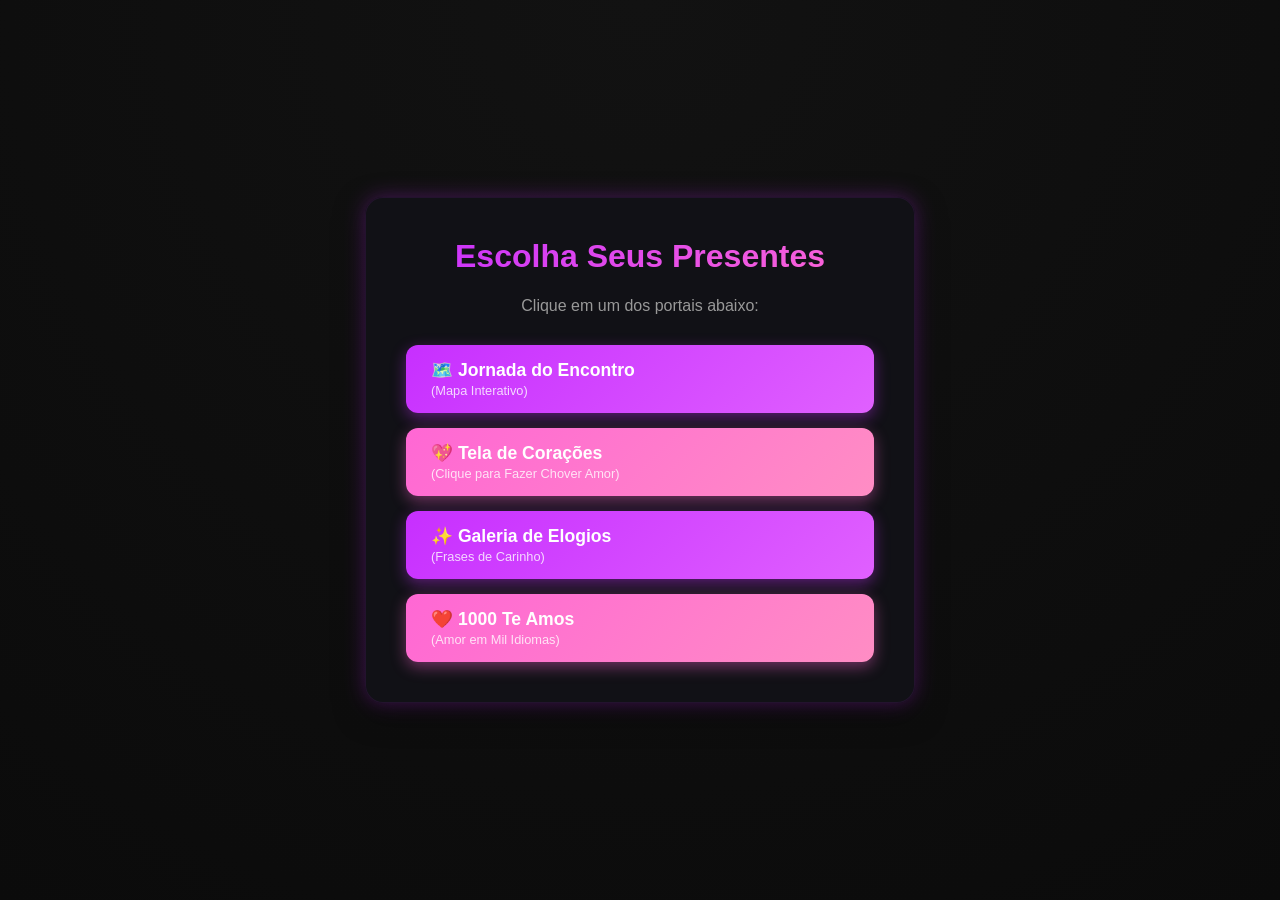
==== index.html @ 2b5cf2e0 "feat: initial commit" ====
<!DOCTYPE html>
<html lang="pt-br">
<head>
  <meta charset="UTF-8">
  <meta name="viewport" content="width=device-width, initial-scale=1.0">
  <title>💕 O Portal do Afeto 💕</title>
  <link rel="stylesheet" href="style.css?v=5"> 
</head>
<body class="bg1">

  <div class="wrap">
    <div class="card">
      <h1>Escolha Seus Presentes</h1>
      <p>Clique em um dos portais abaixo:</p>

      <div class="button-container">
        
        <a href="Encontro/index.html" class="portal-btn violet-btn">
          🗺️ Jornada do Encontro
          <span>(Mapa Interativo)</span>
        </a>

        <a href="Coracoes/index.html" class="portal-btn pink-btn">
          💖 Tela de Corações
          <span>(Clique para Fazer Chover Amor)</span>
        </a>

        <a href="Galeria-de-Elogios/index.html" class="portal-btn violet-btn">
          ✨ Galeria de Elogios
          <span>(Frases de Carinho)</span>
        </a>

        <a href="Mil-te-amos/index.html" class="portal-btn pink-btn">
          ❤️ 1000 Te Amos
          <span>(Amor em Mil Idiomas)</span>
        </a>

      </div>
    </div>
  </div>

</body>
</html>
---- style.css ----
:root{
  --dark-bg: #0b0b0b;
  --card-bg: rgba(18, 18, 24, 0.95); 
  --text-color: #f5f5f5;
  --muted-text: #999;
  --accent-violet: #c72fff; /* Roxo */
  --accent-pink: #ff67d4;   /* Rosa */
  --shadow-color: rgba(199, 47, 255, 0.3);
  --soft-shadow: rgba(0, 0, 0, 0.5);
}

body {
  margin: 0;
  overflow: hidden;
  font-family: 'Poppins', 'Segoe UI', sans-serif;
  color: var(--text-color);
  user-select: none;
  min-height: 100vh;
  transition: background 1.5s ease-in-out;
}

/* --- NOVO FUNDO PADRÃO (BG1) --- */
.bg1 {
  background: radial-gradient(circle at top, #121212 0%, var(--dark-bg) 100%); 
}
/* A classe .bg-master foi removida e o body no HTML agora usa .bg1 */

.wrap {
  min-height: 100vh;
  display: flex;
  align-items: center;
  justify-content: center;
  padding: 1rem;
  box-sizing: border-box;
}

.card {
  position: relative;
  background: var(--card-bg);
  padding: 40px;
  border-radius: 1.125rem;
  text-align: center;
  box-shadow: 0 0 1.25rem var(--shadow-color), 0 0.625rem 1.875rem var(--soft-shadow); 
  border: 1px solid rgba(199, 47, 255, 0.1);
  backdrop-filter: blur(8px);
  width: 90%;
  max-width: 550px;
  box-sizing: border-box;
  
  opacity: 0;
  animation: fadeInCard 0.8s cubic-bezier(0.25, 1, 0.5, 1) forwards;
}

@keyframes fadeInCard {
  from { opacity: 0; transform: translateY(20px); }
  to { opacity: 1; transform: translateY(0); }
}

.card h1 {
  margin-top: 0;
  font-size: 2rem;
  font-weight: 700;
  background: linear-gradient(135deg, var(--accent-violet), var(--accent-pink));
  -webkit-background-clip: text;
  -webkit-text-fill-color: transparent;
  background-clip: text;
  text-fill-color: transparent;
}

.card p {
    color: var(--muted-text);
    margin-bottom: 30px;
}

.button-container {
    display: flex;
    flex-direction: column;
    gap: 15px;
}

.portal-btn {
    display: block;
    padding: 15px 25px;
    border-radius: 12px;
    text-decoration: none;
    font-size: 1.1rem;
    font-weight: 600;
    transition: all 0.3s;
    text-align: left;
    color: white;
    cursor: pointer;
    border: none;
}

.portal-btn span {
    display: block;
    font-size: 0.8rem;
    font-weight: 400;
    margin-top: 2px;
    opacity: 0.8;
}

.pink-btn {
    background: linear-gradient(135deg, var(--accent-pink), #ff8dc4); 
    box-shadow: 0 5px 15px rgba(255, 103, 212, 0.4);
}

.violet-btn {
    background: linear-gradient(135deg, var(--accent-violet), #e060ff); 
    box-shadow: 0 5px 15px rgba(199, 47, 255, 0.4);
}

.portal-btn:hover {
    transform: translateY(-3px);
    opacity: 0.95;
}

@media (max-width: 600px) {
    .card h1 {
        font-size: 1.5rem;
    }
    .portal-btn {
        font-size: 1rem;
    }
}
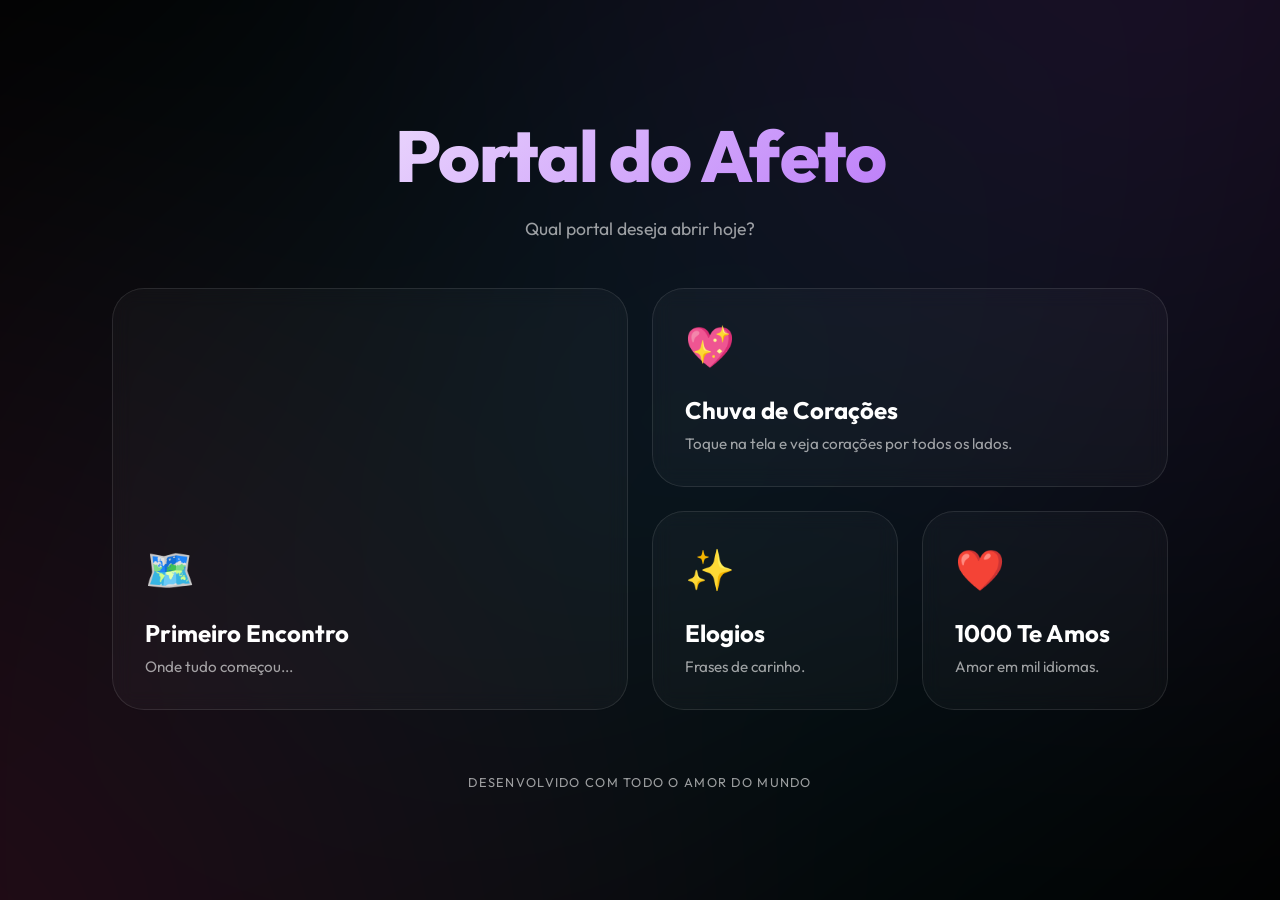
==== commit cbbcc106: "style: melhoria na estilização" ====
--- a/index.html
+++ b/index.html
@@ -3,41 +3,74 @@
 <head>
   <meta charset="UTF-8">
   <meta name="viewport" content="width=device-width, initial-scale=1.0">
-  <title>💕 O Portal do Afeto 💕</title>
-  <link rel="stylesheet" href="style.css?v=5"> 
+  <title>✧ O Portal do Afeto ✧</title>
+  <link rel="preconnect" href="https://fonts.googleapis.com">
+  <link rel="preconnect" href="https://fonts.gstatic.com" crossorigin>
+  <link href="https://fonts.googleapis.com/css2?family=Outfit:wght@300;400;600;800&display=swap" rel="stylesheet">
+  <link rel="stylesheet" href="style.css?v=elite"> 
 </head>
-<body class="bg1">
+<body>
+  
+  <div class="mesh-container">
+    <div class="mesh-gradient"></div>
+  </div>
 
-  <div class="wrap">
-    <div class="card">
-      <h1>Escolha Seus Presentes</h1>
-      <p>Clique em um dos portais abaixo:</p>
+  <main class="main-container">
+    <header class="hero">
+      <h1 class="glitch-title" data-text="Portal do Afeto">Portal do Afeto</h1>
+      <p class="subtitle">Qual portal deseja abrir hoje?</p>
+    </header>
 
-      <div class="button-container">
-        
-        <a href="Encontro/index.html" class="portal-btn violet-btn">
-          🗺️ Jornada do Encontro
-          <span>(Mapa Interativo)</span>
-        </a>
+    <div class="bento-grid">
+      <a href="Encontro/index.html" class="bento-item item-large">
+        <div class="item-content">
+          <span class="icon">🗺️</span>
+          <div class="text-group">
+            <h3>Primeiro Encontro</h3>
+            <p>Onde tudo começou...</p>
+          </div>
+        </div>
+        <div class="item-overlay violet"></div>
+      </a>
 
-        <a href="Coracoes/index.html" class="portal-btn pink-btn">
-          💖 Tela de Corações
-          <span>(Clique para Fazer Chover Amor)</span>
-        </a>
+      <a href="Coracoes/index.html" class="bento-item item-medium">
+        <div class="item-content">
+          <span class="icon">💖</span>
+          <div class="text-group">
+            <h3>Chuva de Corações</h3>
+            <p>Toque na tela e veja corações por todos os lados.</p>
+          </div>
+        </div>
+        <div class="item-overlay pink"></div>
+      </a>
 
-        <a href="Galeria-de-Elogios/index.html" class="portal-btn violet-btn">
-          ✨ Galeria de Elogios
-          <span>(Frases de Carinho)</span>
-        </a>
+      <a href="Galeria-de-Elogios/index.html" class="bento-item item-small">
+        <div class="item-content">
+          <span class="icon">✨</span>
+          <div class="text-group">
+            <h3>Elogios</h3>
+            <p>Frases de carinho.</p>
+          </div>
+        </div>
+        <div class="item-overlay cyan"></div>
+      </a>
 
-        <a href="Mil-te-amos/index.html" class="portal-btn pink-btn">
-          ❤️ 1000 Te Amos
-          <span>(Amor em Mil Idiomas)</span>
-        </a>
+      <a href="Mil-te-amos/index.html" class="bento-item item-small">
+        <div class="item-content">
+          <span class="icon">❤️</span>
+          <div class="text-group">
+            <h3>1000 Te Amos</h3>
+            <p>Amor em mil idiomas.</p>
+          </div>
+        </div>
+        <div class="item-overlay magenta"></div>
+      </a>
+    </div>
 
-      </div>
-    </div>
-  </div>
+    <footer class="footer">
+      <p>Desenvolvido com todo o amor do mundo</p>
+    </footer>
+  </main>
 
 </body>
 </html>
--- a/style.css
+++ b/style.css
@@ -1,125 +1,234 @@
-:root{
-  --dark-bg: #0b0b0b;
-  --card-bg: rgba(18, 18, 24, 0.95); 
-  --text-color: #f5f5f5;
-  --muted-text: #999;
-  --accent-violet: #c72fff; /* Roxo */
-  --accent-pink: #ff67d4;   /* Rosa */
-  --shadow-color: rgba(199, 47, 255, 0.3);
-  --soft-shadow: rgba(0, 0, 0, 0.5);
+:root {
+  --bg-black: #030303;
+  --glass: rgba(255, 255, 255, 0.03);
+  --glass-border: rgba(255, 255, 255, 0.1);
+  --text-primary: #ffffff;
+  --text-secondary: rgba(255, 255, 255, 0.6);
+  
+  --accent-violet: #a855f7;
+  --accent-pink: #ec4899;
+  --accent-cyan: #06b6d4;
+  --accent-magenta: #d946ef;
+  
+  --font-main: 'Outfit', sans-serif;
+}
+
+* {
+  margin: 0;
+  padding: 0;
+  box-sizing: border-box;
+}
+
+img, video, iframe, svg {
+  max-width: 100%;
+  height: auto;
+  object-fit: contain;
+  display: block;
 }
 
 body {
-  margin: 0;
+  background-color: var(--bg-black);
+  color: var(--text-primary);
+  font-family: var(--font-main);
+  min-height: 100vh;
+  overflow-x: hidden;
+  display: flex;
+  justify-content: center;
+  align-items: center;
+}
+
+/* --- Animated Mesh Background --- */
+.mesh-container {
+  position: fixed;
+  top: 0;
+  left: 0;
+  width: 100%;
+  height: 100%;
+  z-index: -1;
   overflow: hidden;
-  font-family: 'Poppins', 'Segoe UI', sans-serif;
-  color: var(--text-color);
-  user-select: none;
-  min-height: 100vh;
-  transition: background 1.5s ease-in-out;
-}
-
-/* --- NOVO FUNDO PADRÃO (BG1) --- */
-.bg1 {
-  background: radial-gradient(circle at top, #121212 0%, var(--dark-bg) 100%); 
-}
-/* A classe .bg-master foi removida e o body no HTML agora usa .bg1 */
-
-.wrap {
-  min-height: 100vh;
-  display: flex;
-  align-items: center;
-  justify-content: center;
-  padding: 1rem;
-  box-sizing: border-box;
-}
-
-.card {
+}
+
+.mesh-gradient {
+  position: absolute;
+  width: 200vw;
+  height: 200vh;
+  top: -50%;
+  left: -50%;
+  background: 
+    radial-gradient(circle at 70% 20%, rgba(168, 85, 247, 0.15) 0%, transparent 40%),
+    radial-gradient(circle at 20% 80%, rgba(236, 72, 153, 0.15) 0%, transparent 40%),
+    radial-gradient(circle at 50% 50%, rgba(6, 182, 212, 0.1) 0%, transparent 50%);
+  filter: blur(10vmin);
+  animation: meshFlow 20s linear infinite;
+}
+
+@keyframes meshFlow {
+  0% { transform: rotate(0deg) scale(1); }
+  50% { transform: rotate(180deg) scale(1.2); }
+  100% { transform: rotate(360deg) scale(1); }
+}
+
+/* --- Main Layout --- */
+.main-container {
+  width: 100%;
+  max-width: clamp(18.75rem, 90vw, 75rem);
+  padding: clamp(1rem, 5vw, 3rem);
+  display: flex;
+  flex-direction: column;
+  gap: clamp(1.5rem, 5vw, 3rem);
+  z-index: 1;
+}
+
+.hero {
+  text-align: center;
+}
+
+.glitch-title {
+  font-size: clamp(2.5rem, 8vw, 4.5rem);
+  font-weight: 800;
+  letter-spacing: -0.02em;
+  margin-bottom: 1rem;
+  background: linear-gradient(135deg, #fff 0%, #a855f7 100%);
+  -webkit-background-clip: text;
+  background-clip: text;
+  -webkit-text-fill-color: transparent;
   position: relative;
-  background: var(--card-bg);
-  padding: 40px;
-  border-radius: 1.125rem;
+}
+
+.subtitle {
+  color: var(--text-secondary);
+  font-size: clamp(0.9rem, 2.5vw, 1.1rem);
+  max-width: min(37.5rem, 90vw);
+  margin: 0 auto;
+}
+
+/* --- Bento Grid --- */
+.bento-grid {
+  display: grid;
+  grid-template-columns: repeat(4, 1fr);
+  grid-auto-rows: minmax(18vh, auto);
+  gap: clamp(1rem, 3vw, 1.5rem);
+}
+
+.bento-item {
+  position: relative;
+  background: var(--glass);
+  border: 1px solid var(--glass-border);
+  border-radius: 2rem;
+  text-decoration: none;
+  padding: 2rem;
+  overflow: hidden;
+  transition: all 0.5s cubic-bezier(0.23, 1, 0.32, 1);
+  display: flex;
+  flex-direction: column;
+  justify-content: flex-end;
+  backdrop-filter: blur(0.625rem);
+}
+
+.item-large { grid-column: span 2; grid-row: span 2; }
+.item-medium { grid-column: span 2; grid-row: span 1; }
+.item-small { grid-column: span 1; grid-row: span 1; }
+
+.bento-item:hover {
+  transform: translateY(-0.5rem) scale(1.02);
+  border-color: rgba(255, 255, 255, 0.3);
+  background: rgba(255, 255, 255, 0.05);
+  box-shadow: 0 2vh 4vh rgba(0, 0, 0, 0.3);
+}
+
+.item-content {
+  position: relative;
+  z-index: 2;
+  display: flex;
+  flex-direction: column;
+  gap: 1rem;
+}
+
+.icon {
+  font-size: 2.5rem;
+  margin-bottom: 0.5rem;
+  transition: transform 0.5s ease;
+}
+
+.bento-item:hover .icon {
+  transform: scale(1.2) rotate(-5deg);
+}
+
+.text-group h3 {
+  font-size: 1.5rem;
+  font-weight: 700;
+  margin-bottom: 0.5rem;
+  color: #fff;
+}
+
+.text-group p {
+  font-size: 0.95rem;
+  color: var(--text-secondary);
+  line-height: 1.4;
+}
+
+/* --- Overlays & Accents --- */
+.item-overlay {
+  position: absolute;
+  top: 0;
+  left: 0;
+  width: 100%;
+  height: 100%;
+  opacity: 0;
+  transition: opacity 0.5s ease;
+  z-index: 1;
+}
+
+.violet { background: radial-gradient(circle at top right, rgba(168, 85, 247, 0.2), transparent); }
+.pink { background: radial-gradient(circle at top right, rgba(236, 72, 153, 0.2), transparent); }
+.cyan { background: radial-gradient(circle at top right, rgba(6, 182, 212, 0.2), transparent); }
+.magenta { background: radial-gradient(circle at top right, rgba(217, 70, 239, 0.2), transparent); }
+
+.bento-item:hover .item-overlay {
+  opacity: 1;
+}
+
+.footer {
   text-align: center;
-  box-shadow: 0 0 1.25rem var(--shadow-color), 0 0.625rem 1.875rem var(--soft-shadow); 
-  border: 1px solid rgba(199, 47, 255, 0.1);
-  backdrop-filter: blur(8px);
-  width: 90%;
-  max-width: 550px;
-  box-sizing: border-box;
-  
-  opacity: 0;
-  animation: fadeInCard 0.8s cubic-bezier(0.25, 1, 0.5, 1) forwards;
-}
-
-@keyframes fadeInCard {
-  from { opacity: 0; transform: translateY(20px); }
-  to { opacity: 1; transform: translateY(0); }
-}
-
-.card h1 {
-  margin-top: 0;
-  font-size: 2rem;
-  font-weight: 700;
-  background: linear-gradient(135deg, var(--accent-violet), var(--accent-pink));
-  -webkit-background-clip: text;
-  -webkit-text-fill-color: transparent;
-  background-clip: text;
-  text-fill-color: transparent;
-}
-
-.card p {
-    color: var(--muted-text);
-    margin-bottom: 30px;
-}
-
-.button-container {
-    display: flex;
-    flex-direction: column;
-    gap: 15px;
-}
-
-.portal-btn {
-    display: block;
-    padding: 15px 25px;
-    border-radius: 12px;
-    text-decoration: none;
-    font-size: 1.1rem;
-    font-weight: 600;
-    transition: all 0.3s;
-    text-align: left;
-    color: white;
-    cursor: pointer;
-    border: none;
-}
-
-.portal-btn span {
-    display: block;
-    font-size: 0.8rem;
-    font-weight: 400;
-    margin-top: 2px;
-    opacity: 0.8;
-}
-
-.pink-btn {
-    background: linear-gradient(135deg, var(--accent-pink), #ff8dc4); 
-    box-shadow: 0 5px 15px rgba(255, 103, 212, 0.4);
-}
-
-.violet-btn {
-    background: linear-gradient(135deg, var(--accent-violet), #e060ff); 
-    box-shadow: 0 5px 15px rgba(199, 47, 255, 0.4);
-}
-
-.portal-btn:hover {
-    transform: translateY(-3px);
-    opacity: 0.95;
-}
-
-@media (max-width: 600px) {
-    .card h1 {
-        font-size: 1.5rem;
-    }
-    .portal-btn {
-        font-size: 1rem;
-    }
-}+  margin-top: 1rem;
+}
+
+.footer p {
+  color: var(--text-secondary);
+  font-size: 0.8rem;
+  text-transform: uppercase;
+  letter-spacing: 0.1em;
+}
+
+/* --- Responsive --- */
+/* --- Responsive --- */
+/* --- Responsive --- */
+@media (max-width: 64em) { /* ~1024px */
+  .bento-grid {
+    grid-template-columns: repeat(2, 1fr);
+  }
+  .item-large, .item-medium, .item-small {
+    grid-column: span 2;
+    min-height: 22vh;
+  }
+}
+
+@media (max-width: 48em) { /* ~768px */
+  .main-container { padding: 1.5rem; }
+  .glitch-title { font-size: clamp(2rem, 10vw, 3rem); }
+  .bento-item { 
+    border-radius: 1.5rem; 
+    padding: 1.5rem; 
+    min-height: 20vh;
+  }
+}
+
+@media (max-width: 30em) { /* ~480px */
+  .bento-grid {
+    grid-template-columns: 1fr;
+  }
+  .item-large, .item-medium, .item-small {
+    grid-column: span 1;
+    min-height: 25vh;
+  }
+}
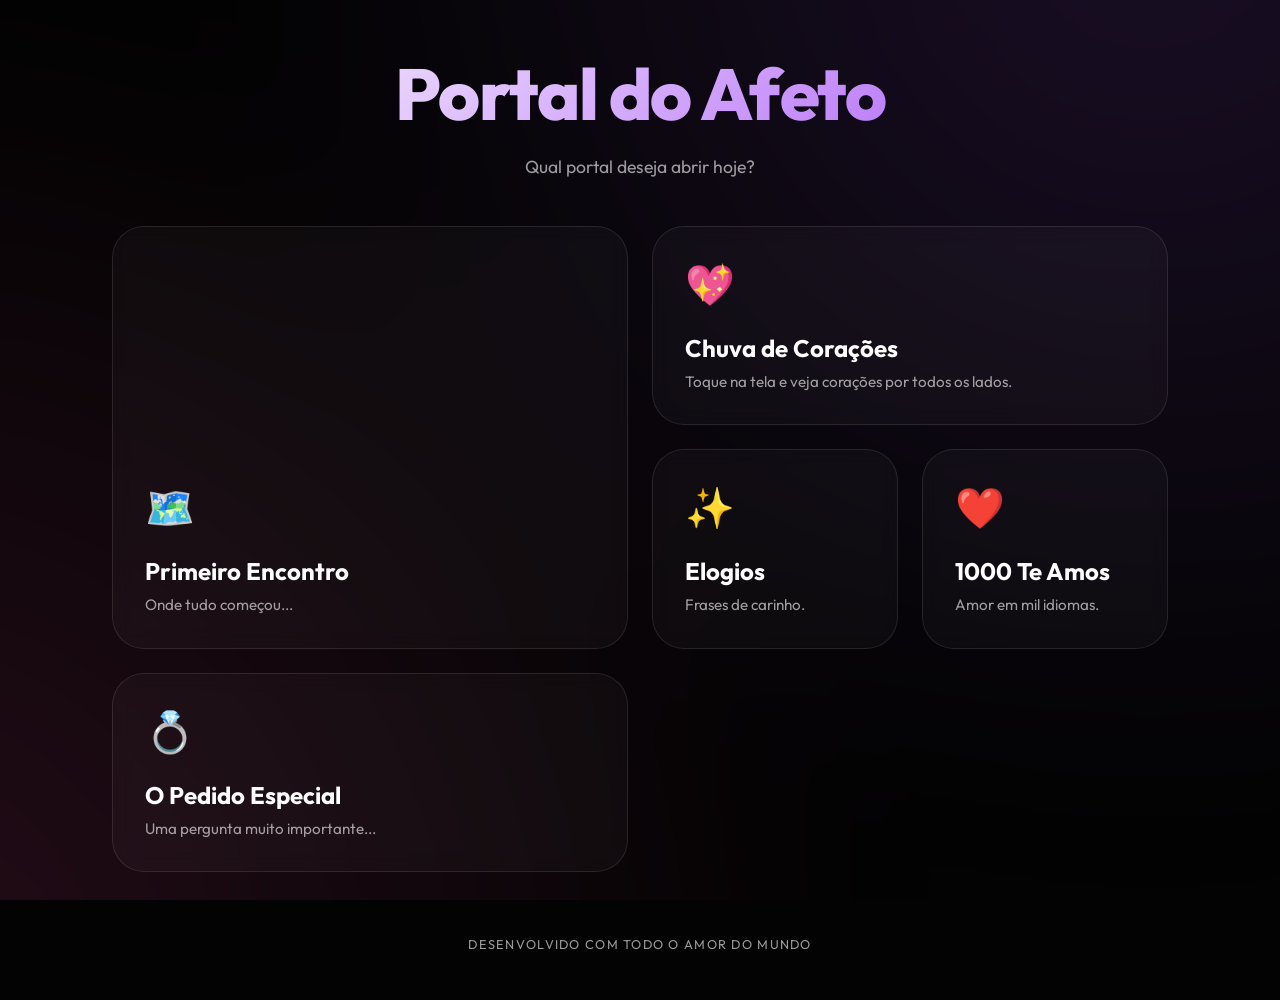
==== commit 99840830: "feat: Adicionado o portal do pedido de namoro" ====
--- a/index.html
+++ b/index.html
@@ -65,6 +65,17 @@
         </div>
         <div class="item-overlay magenta"></div>
       </a>
+
+      <a href="Pedido/index.html" class="bento-item item-medium">
+        <div class="item-content">
+          <span class="icon">💍</span>
+          <div class="text-group">
+            <h3>O Pedido Especial</h3>
+            <p>Uma pergunta muito importante...</p>
+          </div>
+        </div>
+        <div class="item-overlay violet"></div>
+      </a>
     </div>
 
     <footer class="footer">
--- a/style.css
+++ b/style.css
@@ -56,16 +56,14 @@
   left: -50%;
   background: 
     radial-gradient(circle at 70% 20%, rgba(168, 85, 247, 0.15) 0%, transparent 40%),
-    radial-gradient(circle at 20% 80%, rgba(236, 72, 153, 0.15) 0%, transparent 40%),
-    radial-gradient(circle at 50% 50%, rgba(6, 182, 212, 0.1) 0%, transparent 50%);
+    radial-gradient(circle at 20% 80%, rgba(236, 72, 153, 0.15) 0%, transparent 40%);
   filter: blur(10vmin);
-  animation: meshFlow 20s linear infinite;
-}
-
-@keyframes meshFlow {
-  0% { transform: rotate(0deg) scale(1); }
-  50% { transform: rotate(180deg) scale(1.2); }
-  100% { transform: rotate(360deg) scale(1); }
+  animation: bgFlow 30s linear infinite;
+}
+
+@keyframes bgFlow {
+  0% { transform: rotate(0deg); }
+  100% { transform: rotate(360deg); }
 }
 
 /* --- Main Layout --- */
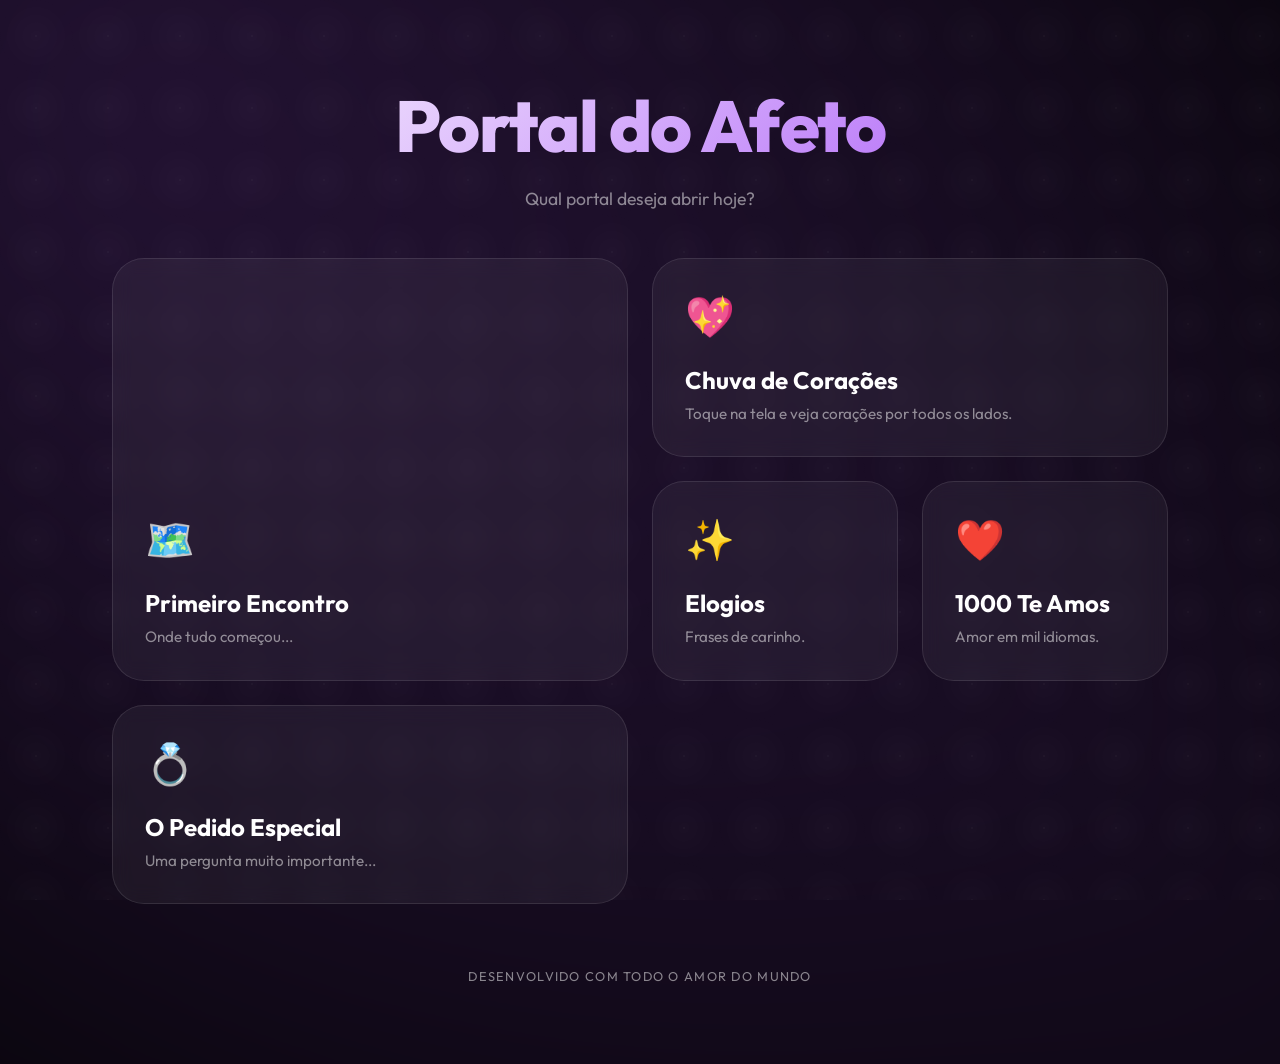
==== commit 10565e19: "feat: evolução completa do portal com interações globais, chuva de amor e otimizações" ====
--- a/index.html
+++ b/index.html
@@ -9,12 +9,8 @@
   <link href="https://fonts.googleapis.com/css2?family=Outfit:wght@300;400;600;800&display=swap" rel="stylesheet">
   <link rel="stylesheet" href="style.css?v=elite"> 
 </head>
-<body>
+<body class="home-body">
   
-  <div class="mesh-container">
-    <div class="mesh-gradient"></div>
-  </div>
-
   <main class="main-container">
     <header class="hero">
       <h1 class="glitch-title" data-text="Portal do Afeto">Portal do Afeto</h1>
@@ -22,7 +18,7 @@
     </header>
 
     <div class="bento-grid">
-      <a href="Encontro/index.html" class="bento-item item-large">
+      <a href="Encontro/" class="bento-item item-large">
         <div class="item-content">
           <span class="icon">🗺️</span>
           <div class="text-group">
@@ -33,7 +29,7 @@
         <div class="item-overlay violet"></div>
       </a>
 
-      <a href="Coracoes/index.html" class="bento-item item-medium">
+      <a href="Coracoes/" class="bento-item item-medium">
         <div class="item-content">
           <span class="icon">💖</span>
           <div class="text-group">
@@ -44,7 +40,7 @@
         <div class="item-overlay pink"></div>
       </a>
 
-      <a href="Galeria-de-Elogios/index.html" class="bento-item item-small">
+      <a href="Galeria-de-Elogios/" class="bento-item item-small">
         <div class="item-content">
           <span class="icon">✨</span>
           <div class="text-group">
@@ -55,7 +51,7 @@
         <div class="item-overlay cyan"></div>
       </a>
 
-      <a href="Mil-te-amos/index.html" class="bento-item item-small">
+      <a href="Mil-te-amos/" class="bento-item item-small">
         <div class="item-content">
           <span class="icon">❤️</span>
           <div class="text-group">
@@ -66,7 +62,7 @@
         <div class="item-overlay magenta"></div>
       </a>
 
-      <a href="Pedido/index.html" class="bento-item item-medium">
+      <a href="Pedido/" class="bento-item item-medium">
         <div class="item-content">
           <span class="icon">💍</span>
           <div class="text-group">
@@ -83,5 +79,6 @@
     </footer>
   </main>
 
+  <script src="script.js"></script>
 </body>
 </html>
--- a/style.css
+++ b/style.css
@@ -1,232 +1,340 @@
-:root {
-  --bg-black: #030303;
-  --glass: rgba(255, 255, 255, 0.03);
-  --glass-border: rgba(255, 255, 255, 0.1);
-  --text-primary: #ffffff;
-  --text-secondary: rgba(255, 255, 255, 0.6);
-  
-  --accent-violet: #a855f7;
-  --accent-pink: #ec4899;
-  --accent-cyan: #06b6d4;
-  --accent-magenta: #d946ef;
-  
-  --font-main: 'Outfit', sans-serif;
-}
-
-* {
-  margin: 0;
-  padding: 0;
-  box-sizing: border-box;
-}
-
-img, video, iframe, svg {
-  max-width: 100%;
-  height: auto;
-  object-fit: contain;
-  display: block;
-}
-
-body {
-  background-color: var(--bg-black);
-  color: var(--text-primary);
-  font-family: var(--font-main);
-  min-height: 100vh;
-  overflow-x: hidden;
-  display: flex;
-  justify-content: center;
-  align-items: center;
-}
-
-/* --- Animated Mesh Background --- */
-.mesh-container {
-  position: fixed;
-  top: 0;
-  left: 0;
-  width: 100%;
-  height: 100%;
-  z-index: -1;
-  overflow: hidden;
-}
-
-.mesh-gradient {
-  position: absolute;
-  width: 200vw;
-  height: 200vh;
-  top: -50%;
-  left: -50%;
-  background: 
-    radial-gradient(circle at 70% 20%, rgba(168, 85, 247, 0.15) 0%, transparent 40%),
-    radial-gradient(circle at 20% 80%, rgba(236, 72, 153, 0.15) 0%, transparent 40%);
-  filter: blur(10vmin);
-  animation: bgFlow 30s linear infinite;
-}
-
-@keyframes bgFlow {
-  0% { transform: rotate(0deg); }
-  100% { transform: rotate(360deg); }
-}
-
-/* --- Main Layout --- */
-.main-container {
-  width: 100%;
-  max-width: clamp(18.75rem, 90vw, 75rem);
-  padding: clamp(1rem, 5vw, 3rem);
-  display: flex;
-  flex-direction: column;
-  gap: clamp(1.5rem, 5vw, 3rem);
-  z-index: 1;
-}
-
-.hero {
-  text-align: center;
-}
-
-.glitch-title {
-  font-size: clamp(2.5rem, 8vw, 4.5rem);
-  font-weight: 800;
-  letter-spacing: -0.02em;
-  margin-bottom: 1rem;
-  background: linear-gradient(135deg, #fff 0%, #a855f7 100%);
-  -webkit-background-clip: text;
-  background-clip: text;
-  -webkit-text-fill-color: transparent;
-  position: relative;
-}
-
-.subtitle {
-  color: var(--text-secondary);
-  font-size: clamp(0.9rem, 2.5vw, 1.1rem);
-  max-width: min(37.5rem, 90vw);
-  margin: 0 auto;
-}
-
-/* --- Bento Grid --- */
-.bento-grid {
-  display: grid;
-  grid-template-columns: repeat(4, 1fr);
-  grid-auto-rows: minmax(18vh, auto);
-  gap: clamp(1rem, 3vw, 1.5rem);
-}
-
-.bento-item {
-  position: relative;
-  background: var(--glass);
-  border: 1px solid var(--glass-border);
-  border-radius: 2rem;
-  text-decoration: none;
-  padding: 2rem;
-  overflow: hidden;
-  transition: all 0.5s cubic-bezier(0.23, 1, 0.32, 1);
-  display: flex;
-  flex-direction: column;
-  justify-content: flex-end;
-  backdrop-filter: blur(0.625rem);
-}
-
-.item-large { grid-column: span 2; grid-row: span 2; }
-.item-medium { grid-column: span 2; grid-row: span 1; }
-.item-small { grid-column: span 1; grid-row: span 1; }
-
-.bento-item:hover {
-  transform: translateY(-0.5rem) scale(1.02);
-  border-color: rgba(255, 255, 255, 0.3);
-  background: rgba(255, 255, 255, 0.05);
-  box-shadow: 0 2vh 4vh rgba(0, 0, 0, 0.3);
-}
-
-.item-content {
-  position: relative;
-  z-index: 2;
-  display: flex;
-  flex-direction: column;
-  gap: 1rem;
-}
-
-.icon {
-  font-size: 2.5rem;
-  margin-bottom: 0.5rem;
-  transition: transform 0.5s ease;
-}
-
-.bento-item:hover .icon {
-  transform: scale(1.2) rotate(-5deg);
-}
-
-.text-group h3 {
-  font-size: 1.5rem;
-  font-weight: 700;
-  margin-bottom: 0.5rem;
-  color: #fff;
-}
-
-.text-group p {
-  font-size: 0.95rem;
-  color: var(--text-secondary);
-  line-height: 1.4;
-}
-
-/* --- Overlays & Accents --- */
-.item-overlay {
-  position: absolute;
-  top: 0;
-  left: 0;
-  width: 100%;
-  height: 100%;
-  opacity: 0;
-  transition: opacity 0.5s ease;
-  z-index: 1;
-}
-
-.violet { background: radial-gradient(circle at top right, rgba(168, 85, 247, 0.2), transparent); }
-.pink { background: radial-gradient(circle at top right, rgba(236, 72, 153, 0.2), transparent); }
-.cyan { background: radial-gradient(circle at top right, rgba(6, 182, 212, 0.2), transparent); }
-.magenta { background: radial-gradient(circle at top right, rgba(217, 70, 239, 0.2), transparent); }
-
-.bento-item:hover .item-overlay {
-  opacity: 1;
-}
-
-.footer {
-  text-align: center;
-  margin-top: 1rem;
-}
-
-.footer p {
-  color: var(--text-secondary);
-  font-size: 0.8rem;
-  text-transform: uppercase;
-  letter-spacing: 0.1em;
-}
-
-/* --- Responsive --- */
-/* --- Responsive --- */
-/* --- Responsive --- */
-@media (max-width: 64em) { /* ~1024px */
-  .bento-grid {
-    grid-template-columns: repeat(2, 1fr);
-  }
-  .item-large, .item-medium, .item-small {
-    grid-column: span 2;
-    min-height: 22vh;
-  }
-}
-
-@media (max-width: 48em) { /* ~768px */
-  .main-container { padding: 1.5rem; }
-  .glitch-title { font-size: clamp(2rem, 10vw, 3rem); }
-  .bento-item { 
-    border-radius: 1.5rem; 
-    padding: 1.5rem; 
-    min-height: 20vh;
-  }
-}
-
-@media (max-width: 30em) { /* ~480px */
-  .bento-grid {
-    grid-template-columns: 1fr;
-  }
-  .item-large, .item-medium, .item-small {
-    grid-column: span 1;
-    min-height: 25vh;
-  }
-}+/* ================================================================
+   style.css — Base Visual Global & Home · Portal do Afeto 💖
+   Importado por todas as páginas do projeto.
+   Contém: reset, variáveis globais, fundo animado, navegação,
+   coração de clique e o layout da página inicial (Bento Grid).
+   ================================================================ */
+
+/* --- Variáveis Base --- */
+:root {
+  --bg-black:      #020202;
+  --glass:         rgba(255, 255, 255, 0.05);
+  --glass-border:  rgba(255, 255, 255, 0.1);
+  --text-main:     #ffffff;
+  --text-dim:      rgba(255, 255, 255, 0.5);
+  --font-main:     'Outfit', sans-serif;
+
+  /* Cor de destaque padrão — sobrescrita em cada página via :root local */
+  --page-accent:   #a855f7;
+  
+  /* Cores específicas da home */
+  --accent-violet: #a855f7;
+  --accent-pink:   #ec4899;
+  --accent-cyan:   #06b6d4;
+  --accent-magenta:#d946ef;
+}
+
+/* --- Reset Universal --- */
+*, *::before, *::after {
+  margin: 0;
+  padding: 0;
+  box-sizing: border-box;
+}
+
+img, video, iframe, svg {
+  max-width: 100%;
+  height: auto;
+  object-fit: contain;
+  display: block;
+}
+
+/* --- Base do Body Global --- */
+body {
+  background-color: var(--bg-black);
+  color: var(--text-main);
+  font-family: var(--font-main);
+  min-height: 100vh;
+  overflow-x: hidden;
+  position: relative;
+}
+
+/* Classe exclusiva para centrar o conteúdo na página Home (index.html) */
+.home-body {
+  display: flex;
+  justify-content: center;
+  align-items: safe center;
+  padding: 2rem 0;
+}
+
+/* ================================================================
+   Fundo Atmosférico — Mesh Gradient + Estrelas
+   O gradiente é definido com --page-accent para ser único em
+   cada página.
+   ================================================================ */
+body::before {
+  content: "";
+  position: fixed;
+  inset: 0;
+  width: 200vw;
+  height: 200vh;
+  top: -50%;
+  left: -50%;
+  z-index: -2;
+  background:
+    radial-gradient(circle at 30% 30%, color-mix(in srgb, var(--page-accent) 20%, transparent) 0%, transparent 60%),
+    radial-gradient(circle at 70% 70%, color-mix(in srgb, var(--page-accent) 12%, transparent) 0%, transparent 60%);
+  filter: blur(10vmin);
+  animation: bgFlow 30s linear infinite;
+  pointer-events: none;
+}
+
+@keyframes bgFlow {
+  0%   { transform: rotate(0deg); }
+  100% { transform: rotate(360deg); }
+}
+
+body::after {
+  content: "";
+  position: fixed;
+  inset: 0;
+  background-image: radial-gradient(white, rgba(255, 255, 255, 0.2) 1px, transparent 40px);
+  background-size: 8vmin 8vmin;
+  opacity: 0.1;
+  z-index: -1;
+  pointer-events: none;
+}
+
+/* ================================================================
+   Navegação Superior — Fixada no topo com Glassmorphism
+   ================================================================ */
+.top-nav {
+  position: fixed;
+  top: 0;
+  left: 0;
+  right: 0;
+  min-height: max(3.75rem, 8vh);
+  padding: 0 clamp(1rem, 5vw, 4rem);
+  display: flex;
+  align-items: center;
+  justify-content: space-between;
+  gap: 0.75rem;
+  flex-wrap: wrap;
+  z-index: 100;
+}
+
+.glass {
+  background: var(--glass);
+  backdrop-filter: blur(1.25rem);
+  border-bottom: 1px solid var(--glass-border);
+}
+
+.back-link {
+  color: var(--text-dim);
+  text-decoration: none;
+  font-weight: 600;
+  text-transform: uppercase;
+  letter-spacing: 0.2em;
+  font-size: clamp(0.75rem, 2vw, 0.8rem);
+  transition: all 0.3s ease;
+  display: inline-flex;
+  min-height: 2.75rem;
+  min-width: 2.75rem;
+  align-items: center;
+  justify-content: center;
+  gap: 0.5rem;
+  padding: 0.5rem 0.75rem;
+  border-radius: 0.75rem;
+}
+
+.back-link:hover {
+  color: var(--text-main);
+  transform: translateX(-4px);
+}
+
+.settings-btn {
+  background: var(--glass);
+  backdrop-filter: blur(1.25rem);
+  border: 1px solid var(--glass-border);
+  color: var(--text-main);
+  padding: 0.6rem 1rem;
+  min-height: 2.75rem;
+  border-radius: 0.75rem;
+  font-family: inherit;
+  font-size: clamp(0.8rem, 2vw, 0.9rem);
+  cursor: pointer;
+  display: inline-flex;
+  align-items: center;
+  gap: 0.4rem;
+  transition: all 0.3s ease;
+  white-space: nowrap;
+}
+
+.settings-btn:hover {
+  background: rgba(255, 255, 255, 0.1);
+  border-color: var(--page-accent);
+  box-shadow: 0 0 0.75rem color-mix(in srgb, var(--page-accent) 40%, transparent);
+}
+
+/* ================================================================
+   Corações Gerados & Chuva de Amor 💖
+   ================================================================ */
+.coracao {
+  position: fixed;
+  font-size: 2rem;
+  color: var(--page-accent);
+  pointer-events: none;
+  z-index: 9999;
+  text-shadow:
+    0 0 0.625rem color-mix(in srgb, var(--page-accent) 60%, transparent),
+    0 0 1.25rem  color-mix(in srgb, var(--page-accent) 35%, transparent);
+  animation: floatUp 1.8s cubic-bezier(0.25, 1, 0.5, 1) forwards;
+  will-change: transform, opacity;
+  user-select: none;
+  transform: translate(-50%, -50%); /* Centraliza o coração no clique */
+}
+
+@keyframes floatUp {
+  0% { transform: translate(-50%, -50%) scale(0) rotate(0deg); opacity: 0; }
+  18% { transform: translate(-50%, -50%) scale(1.3) rotate(12deg); opacity: 1; }
+  100% { transform: translate(-50%, calc(-50% - 22vh)) scale(0.7) rotate(-8deg); opacity: 0; }
+}
+
+.coracao-chuva {
+  animation: chuvaUp var(--duracao, 4s) ease-in forwards;
+  font-size: var(--tamanho, 2rem);
+  top: auto;
+  bottom: -2rem;
+}
+
+@keyframes chuvaUp {
+  0% { transform: translateX(-50%) translateY(0) scale(var(--escala, 1)) rotate(0deg); opacity: 0; }
+  8% { opacity: 1; }
+  88% { opacity: 0.7; }
+  100% { transform: translateX(-50%) translateY(-110vh) scale(var(--escala, 1)) rotate(20deg); opacity: 0; }
+}
+
+/* ================================================================
+   Estilos Específicos da Página Inicial (Bento Grid)
+   ================================================================ */
+.main-container {
+  position: relative;
+  width: 100%;
+  max-width: clamp(18.75rem, 90vw, 75rem);
+  padding: clamp(1rem, 5vw, 3rem);
+  display: flex;
+  flex-direction: column;
+  gap: clamp(1.5rem, 5vw, 3rem);
+  z-index: 10;
+}
+
+.hero { text-align: center; }
+
+.glitch-title {
+  font-size: clamp(2.5rem, 8vw, 4.5rem);
+  font-weight: 800;
+  letter-spacing: -0.02em;
+  margin-bottom: 1rem;
+  background: linear-gradient(135deg, #fff 0%, #a855f7 100%);
+  -webkit-background-clip: text;
+  background-clip: text;
+  -webkit-text-fill-color: transparent;
+  position: relative;
+}
+
+.subtitle {
+  color: var(--text-dim);
+  font-size: clamp(0.9rem, 2.5vw, 1.1rem);
+  max-width: min(37.5rem, 90vw);
+  margin: 0 auto;
+}
+
+.bento-grid {
+  display: grid;
+  grid-template-columns: repeat(4, 1fr);
+  grid-auto-rows: minmax(18vh, auto);
+  gap: clamp(1rem, 3vw, 1.5rem);
+}
+
+.bento-item {
+  position: relative;
+  background: var(--glass);
+  border: 1px solid var(--glass-border);
+  border-radius: 2rem;
+  text-decoration: none;
+  padding: 2rem;
+  overflow: hidden;
+  transition: all 0.5s cubic-bezier(0.23, 1, 0.32, 1);
+  display: flex;
+  flex-direction: column;
+  justify-content: flex-end;
+  backdrop-filter: blur(0.625rem);
+}
+
+.item-large { grid-column: span 2; grid-row: span 2; }
+.item-medium { grid-column: span 2; grid-row: span 1; }
+.item-small { grid-column: span 1; grid-row: span 1; }
+
+.bento-item:hover {
+  transform: translateY(-0.5rem) scale(1.02);
+  border-color: rgba(255, 255, 255, 0.3);
+  background: rgba(255, 255, 255, 0.05);
+  box-shadow: 0 2vh 4vh rgba(0, 0, 0, 0.3);
+}
+
+.item-content {
+  position: relative;
+  z-index: 2;
+  display: flex;
+  flex-direction: column;
+  gap: 1rem;
+}
+
+.icon {
+  font-size: 2.5rem;
+  margin-bottom: 0.5rem;
+  transition: transform 0.5s ease;
+}
+
+.bento-item:hover .icon { transform: scale(1.2) rotate(-5deg); }
+
+.text-group h3 {
+  font-size: 1.5rem;
+  font-weight: 700;
+  margin-bottom: 0.5rem;
+  color: #fff;
+}
+
+.text-group p {
+  font-size: 0.95rem;
+  color: var(--text-dim);
+  line-height: 1.4;
+}
+
+.item-overlay {
+  position: absolute;
+  top: 0; left: 0; width: 100%; height: 100%;
+  opacity: 0;
+  transition: opacity 0.5s ease;
+  z-index: 1;
+}
+
+.violet { background: radial-gradient(circle at top right, rgba(168, 85, 247, 0.2), transparent); }
+.pink { background: radial-gradient(circle at top right, rgba(236, 72, 153, 0.2), transparent); }
+.cyan { background: radial-gradient(circle at top right, rgba(6, 182, 212, 0.2), transparent); }
+.magenta { background: radial-gradient(circle at top right, rgba(217, 70, 239, 0.2), transparent); }
+
+.bento-item:hover .item-overlay { opacity: 1; }
+
+.footer { text-align: center; margin-top: 1rem; }
+.footer p { color: var(--text-dim); font-size: 0.8rem; text-transform: uppercase; letter-spacing: 0.1em; }
+
+/* --- Responsividade da Home --- */
+@media (max-width: 64em) {
+  .bento-grid {
+    grid-template-columns: repeat(2, 1fr);
+  }
+  .item-large, .item-medium, .item-small { min-height: 22vh; }
+}
+
+@media (max-width: 48em) {
+  .main-container { padding: 1.5rem; }
+  .glitch-title { font-size: clamp(2rem, 10vw, 3rem); }
+  .bento-item { border-radius: 1.5rem; padding: 1.5rem; min-height: 20vh; }
+}
+
+@media (max-width: 30em) {
+  .bento-grid {
+    grid-template-columns: 1fr;
+  }
+  .item-large, .item-medium, .item-small { grid-column: span 1 !important; grid-row: span 1 !important; min-height: 25vh; }
+}
